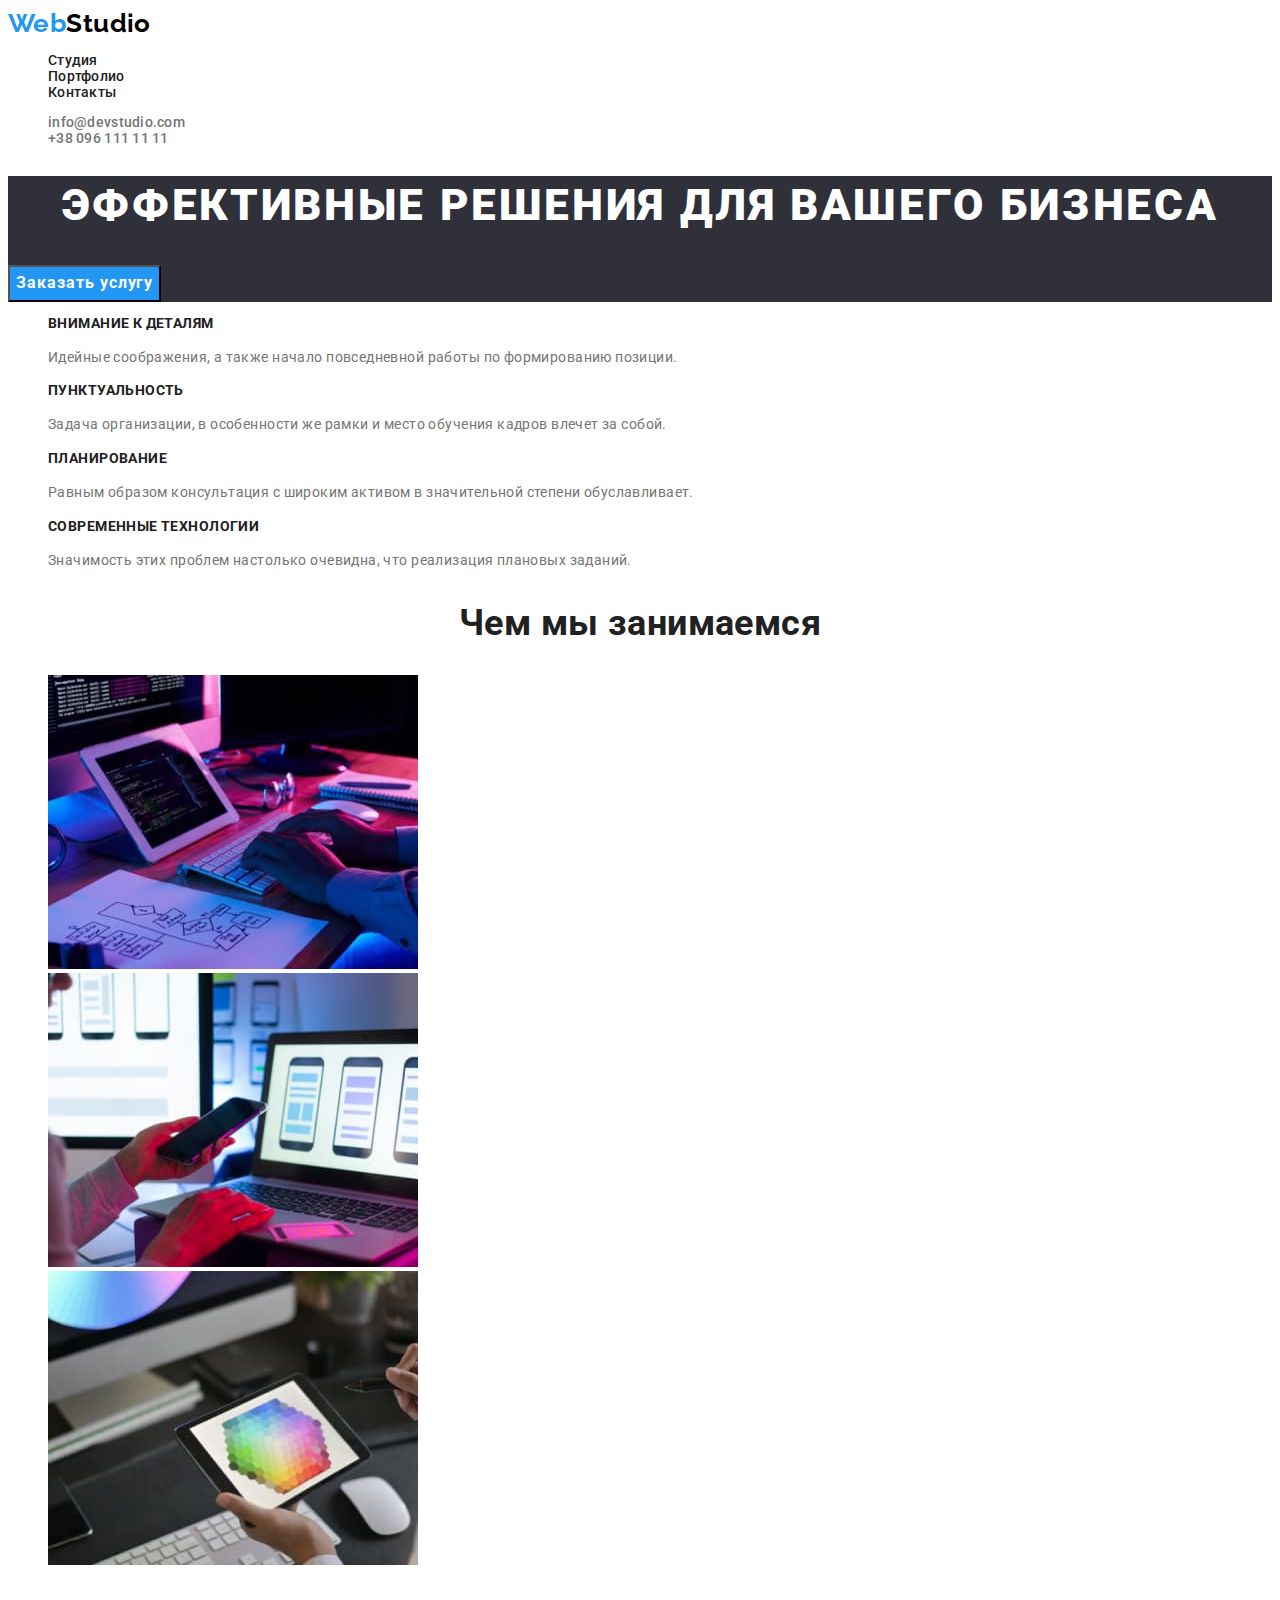
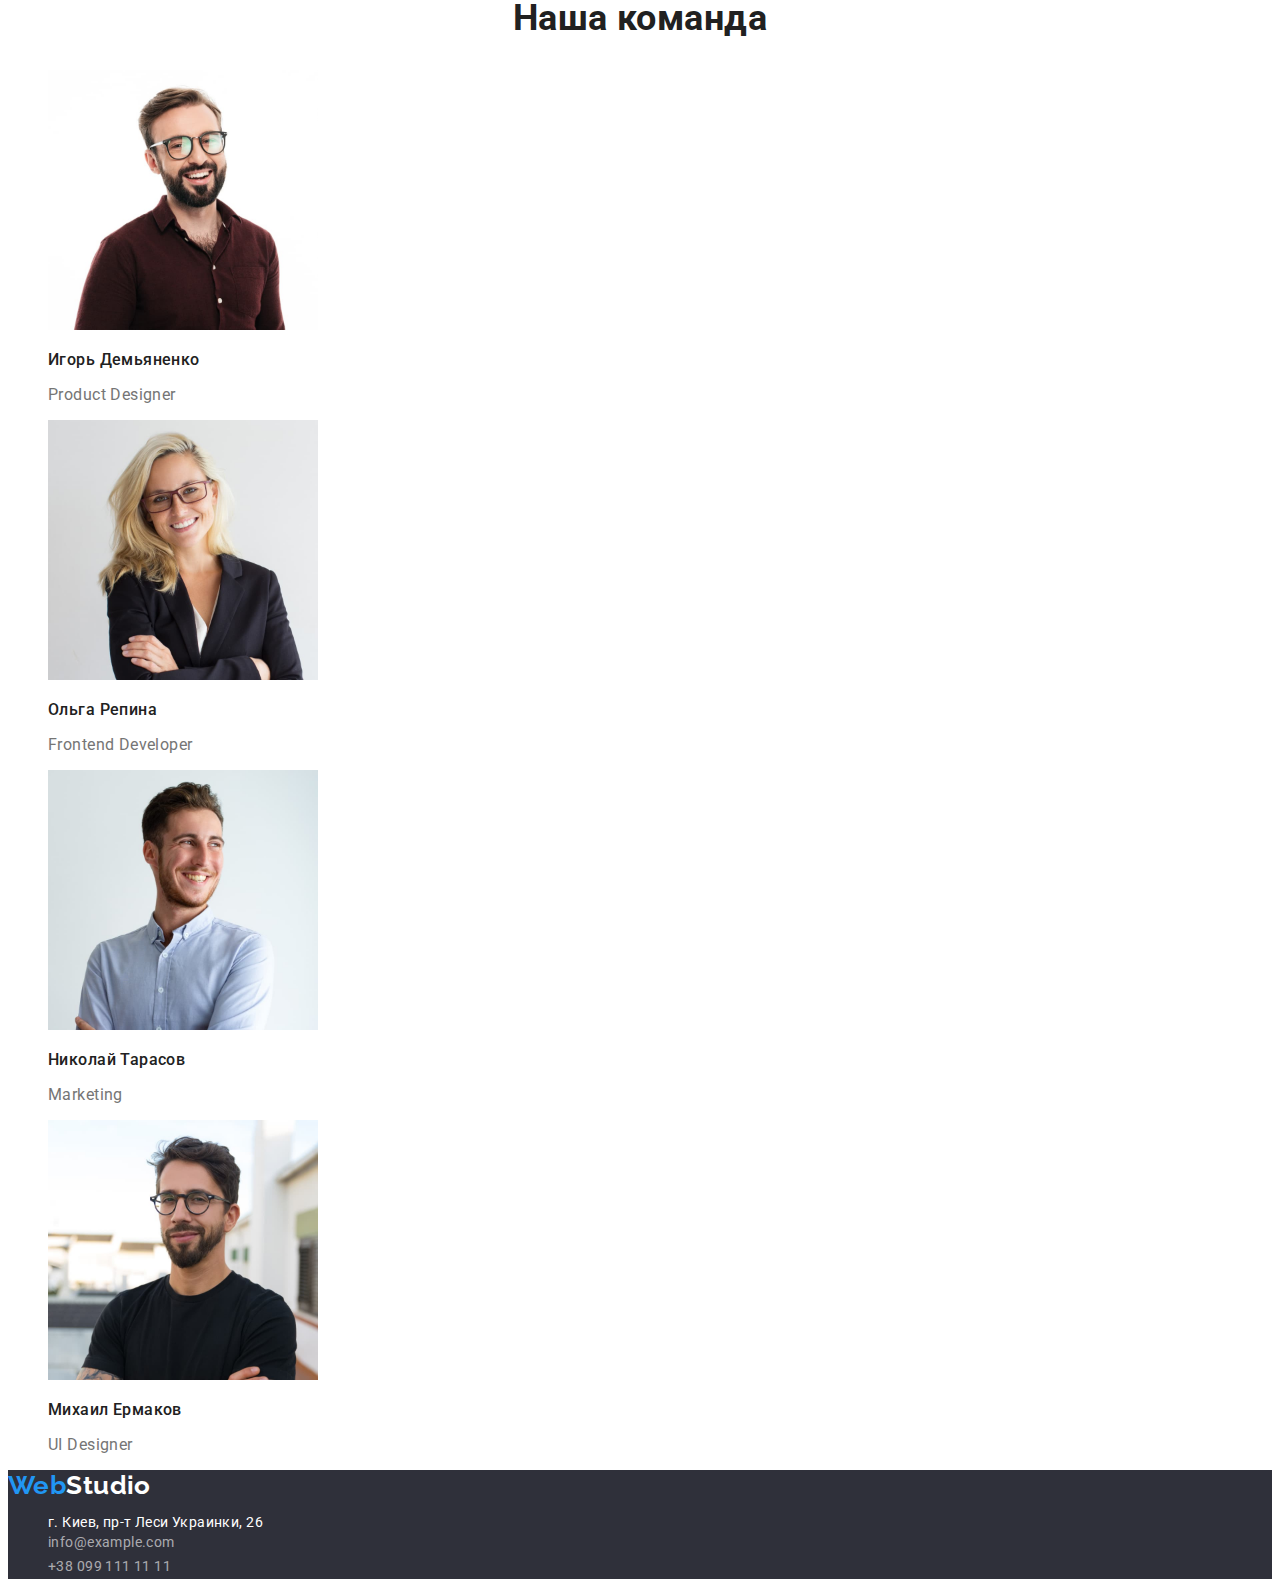
==== index.html @ 41a8229f "start 3-rd homework" ====
<!DOCTYPE html>
<html lang="ru">
  <head>
    <meta charset="UTF-8" />
    <meta http-equiv="X-UA-Compatible" content="IE=edge" />
    <meta name="viewport" content="width=device-width, initial-scale=1.0" />
    <title>Document</title>
    <link rel="preconnect" href="https://fonts.googleapis.com" />
    <link rel="preconnect" href="https://fonts.gstatic.com" crossorigin />
    <link
      href="https://fonts.googleapis.com/css2?family=Raleway:wght@700&family=Roboto:wght@400;500;700;900&display=swap"
      rel="stylesheet"
    />
    <link rel="stylesheet" href="./css/style.css" />
  </head>
  <body>
    <header>
      <nav class="navigation">
        <a class="logo" href="./index.html"> <span class="blue-logo">Web</span>Studio</a>
        <ul class="site-nav list">
          <li>
            <a class="site-nav-link" href="./index.html">Студия</a>
          </li>
          <li>
            <a class="site-nav-link" href="./portfolio.html">Портфолио</a>
          </li>
          <li>
            <a class="site-nav-link" href="">Контакты</a>
          </li>
        </ul>
      </nav>
      <ul class="contacts list">
        <li><a class="contacts-link" href="mailto:info@devstudio.com">info@devstudio.com</a></li>
        <li><a class="contacts-link" href="tel:+380961111111">+38 096 111 11 11</a></li>
      </ul>
    </header>
    <main>
      <!-- hero section -->
      <div class="hero">
        <h1 class="hero-title">Эффективные решения для вашего бизнеса</h1>
        <button class="hero-button" type="button">Заказать услугу</button>
      </div>
      <!-- Наши преимущества (скрыть заголовок в css!)-->
      <section class="advantages">
        <h2 class="hidden-title">Наши преимущества</h2>
        <ul class="advantages-list list">
          <li>
            <h3 class="advantages-title">Внимание к деталям</h3>
            <p class="advantages-text">
              Идейные соображения, а также начало повседневной работы по формированию позиции.
            </p>
          </li>
          <li>
            <h3 class="advantages-title">Пунктуальность</h3>
            <p class="advantages-text">
              Задача организации, в особенности же рамки и место обучения кадров влечет за собой.
            </p>
          </li>
          <li>
            <h3 class="advantages-title">Планирование</h3>
            <p class="advantages-text">
              Равным образом консультация с широким активом в значительной степени обуславливает.
            </p>
          </li>
          <li>
            <h3 class="advantages-title">Современные технологии</h3>
            <p class="advantages-text">
              Значимость этих проблем настолько очевидна, что реализация плановых заданий.
            </p>
          </li>
        </ul>
      </section>
      <!-- Чем мы занимаемся -->
      <section class="section">
        <h2 class="section-title">Чем мы занимаемся</h2>
        <ul class="list">
          <li><img src="./images/boxone.jpg" width="370" height="294" alt="ноут" /></li>
          <li><img src="./images/box-two.jpg" width="370" height="294" alt="телефон" /></li>
          <li><img src="./images/box-three.jpg" width="370" height="294" alt="планшет" /></li>
        </ul>
      </section>
      <!-- наша компуха -->
      <section class="team">
        <h2 class="section-title">Наша команда</h2>
        <ul class="list">
          <li>
            <img src="./images/team-card-one.jpg" width="270" height="260" alt="Игорь Демьяненко" />
            <h3 class="team-title">Игорь Демьяненко</h3>
            <p class="team-text" lang="en">Product Designer</p>
          </li>
          <li>
            <img src="./images/team-card-two.jpg" width="270" height="260" alt="Ольга Репина" />
            <h3 class="team-title">Ольга Репина</h3>
            <p class="team-text" lang="en">Frontend Developer</p>
          </li>
          <li>
            <img
              src="./images/team-card-three.jpg"
              width="270"
              height="260"
              alt="Николай Тарасов"
            />
            <h3 class="team-title">Николай Тарасов</h3>
            <p class="team-text" lang="en">Marketing</p>
          </li>
          <li>
            <img src="./images/team-card-four.jpg" width="270" height="260" alt="Михаил Ермаков" />
            <h3 class="team-title">Михаил Ермаков</h3>
            <p class="team-text" lang="en">UI Designer</p>
          </li>
        </ul>
      </section>
    </main>
    <!-- подвал -->
    <footer class="footer">
      <a class="logo-footer" href="./index.html"> <span class="blue-logo">Web</span>Studio</a>
      <address class="address">
        <ul class="address-list list">
          <li>
            <a
              class="white-link"
              href="https://www.google.com/maps/place/%D0%B1%D1%83%D0%BB.+%D0%9B%D0%B5%D1%81%D0%B8+%D0%A3%D0%BA%D1%80%D0%B0%D0%B8%D0%BD%D0%BA%D0%B8,+26,+%D0%9A%D0%B8%D0%B5%D0%B2,+02000/@50.4265807,30.5361971,17z/data=!4m13!1m7!3m6!1s0x40d4cf0e033ecbe9:0x57a4dffefec77da0!2z0LHRg9C7LiDQm9C10YHQuCDQo9C60YDQsNC40L3QutC4LCAyNiwg0JrQuNC10LIsIDAyMDAw!3b1!8m2!3d50.4265807!4d30.5383858!3m4!1s0x40d4cf0e033ecbe9:0x57a4dffefec77da0!8m2!3d50.4265807!4d30.5383858"
            >
              г. Киев, пр-т Леси Украинки, 26
            </a>
          </li>
          <li><a class="clear-link" href="mailto:info@example.com">info@example.com</a></li>
          <li><a class="clear-link" href="tel:+380991111111">+38 099 111 11 11</a></li>
        </ul>
      </address>
    </footer>
  </body>
</html>
---- css/style.css ----
:root {
    --main-text-color: #757575;
    --accent-text-color: #2196F3;
    --background-color-hero: #2F303A;
    --title-text-color: #212121;
    --white-color: #FFFFFF;
    --black-color: #000000;
    --footer-text-color: rgba(255, 255, 255, 0.6);
    --filter-background: #F5F4FA;
}
body {
    background-color: #ffffff;
    color: var(--main-text-color);
    font-family: 'Roboto',
    'Arial',
    sans-serif;
    font-size: 14px;
    font-weight: 400;
    letter-spacing: 0.03em;
    line-height: 1.14;
}
/* обнуляет оформление для ul */
.list {
    list-style: none;
}

                /* Header */

/* Лого  */

.blue-logo {
    color: var(--accent-text-color);
}
.logo {
    color: var(--black-color);
    font-family: 'Raleway';
    font-style: normal;
    font-weight: 700;
    font-size: 26px;
    line-height: 1.19;
    text-decoration: none;
}

/* Навигация */

.site-nav-link {
    color: var(--title-text-color);
    font-weight: 500;
    letter-spacing: 0.02em;
    text-decoration: none;
}
.site-nav-link:hover,
.site-nav-link:focus {
    color: var(--accent-text-color);
}

/* Контакты */

.contacts-link {
    color: var(--main-text-color);
    font-weight: 500;
    letter-spacing: 0.02em;
    text-decoration: none;
}
.contacts-link:hover,
.contacts-link:focus {
    color: var(--accent-text-color);
}

            /* Main */

 /* секция Hero */

.hero {
    background-color: var(--background-color-hero);
}
.hero-title {
    color: var(--white-color);
    font-weight: 900;
    font-size: 44px;
    line-height: 1.36;
    text-transform: uppercase;
    letter-spacing: 0.06em;
    text-align: center;
}
.hero-button {
    color: var(--white-color);
    background-color: var(--accent-text-color);
    font-family: 'Roboto';
    font-weight: 700;
    font-size: 16px;
    line-height: 1.88;
    display: flex;
    align-items: center;
    text-align: center;
    letter-spacing: 0.06em;
    cursor: pointer;
}

/* наши преимущества */

/* типа "скрыл" логический заголовок */
.hidden-title {
    position: absolute;
    visibility: hidden;
}
.advantages-title {
    font-size: 14px;
    color: var(--title-text-color);
    font-weight: 700;
    text-transform: uppercase;
}
.advantages-text {
line-height: 1.71;
}

/* Чем мы занимаемся */

.section-title {
    color: var(--title-text-color);
    font-weight: 700;
    font-size: 36px;
    line-height: 1.16;
    text-align: center;   
}

/* Наша компуха */

.team-title {
    color: var(--title-text-color);
    font-weight: 500;
    font-size: 16px;
    line-height: 1.19;
}
.team-text {
    font-size: 16px;
    line-height: 1.19;
}

            /* Footer */

.footer {
    background-color: var(--background-color-hero)
}
.logo-footer {
    color: var(--white-color);
    text-decoration: none;
    font-family: 'Raleway';
    font-style: normal;
    font-weight: 700;
    font-size: 26px;
    line-height: 1.19;
}

.white-link {
    text-decoration: none;
    color: var(--white-color);
    font-style: normal;
}
.white-link:hover,
.white-link:focus {
    color: var(--accent-text-color);
}
.clear-link {
    text-decoration: none;
    color: var(--footer-text-color);
    font-style: normal;
    line-height: 1.71;
}
.clear-link:hover,
.clear-link:focus {
    color: var(--accent-text-color);
}

     /* part2 PORTFOLIO */

     /* Кнопки */

.filter-button {
color: var(--title-text-color);
background-color: var(--filter-background);
font-weight: 500;
font-size: 16px;
line-height: 1.62;
letter-spacing: 0.03em;
cursor: pointer;
font-family: 'Roboto';
}
.filter-button:hover,
.filter-button:focus {
    color: var(--white-color);
    background-color: var(--accent-text-color);
}

    /* Проекты */

.project-title {
    color: var(--title-text-color);
    font-weight: 700;
    font-size: 18px;
    line-height: 2;
    letter-spacing: 0.06em;
}
.project-text {
    font-size: 16px;
    line-height: 1.88;
}
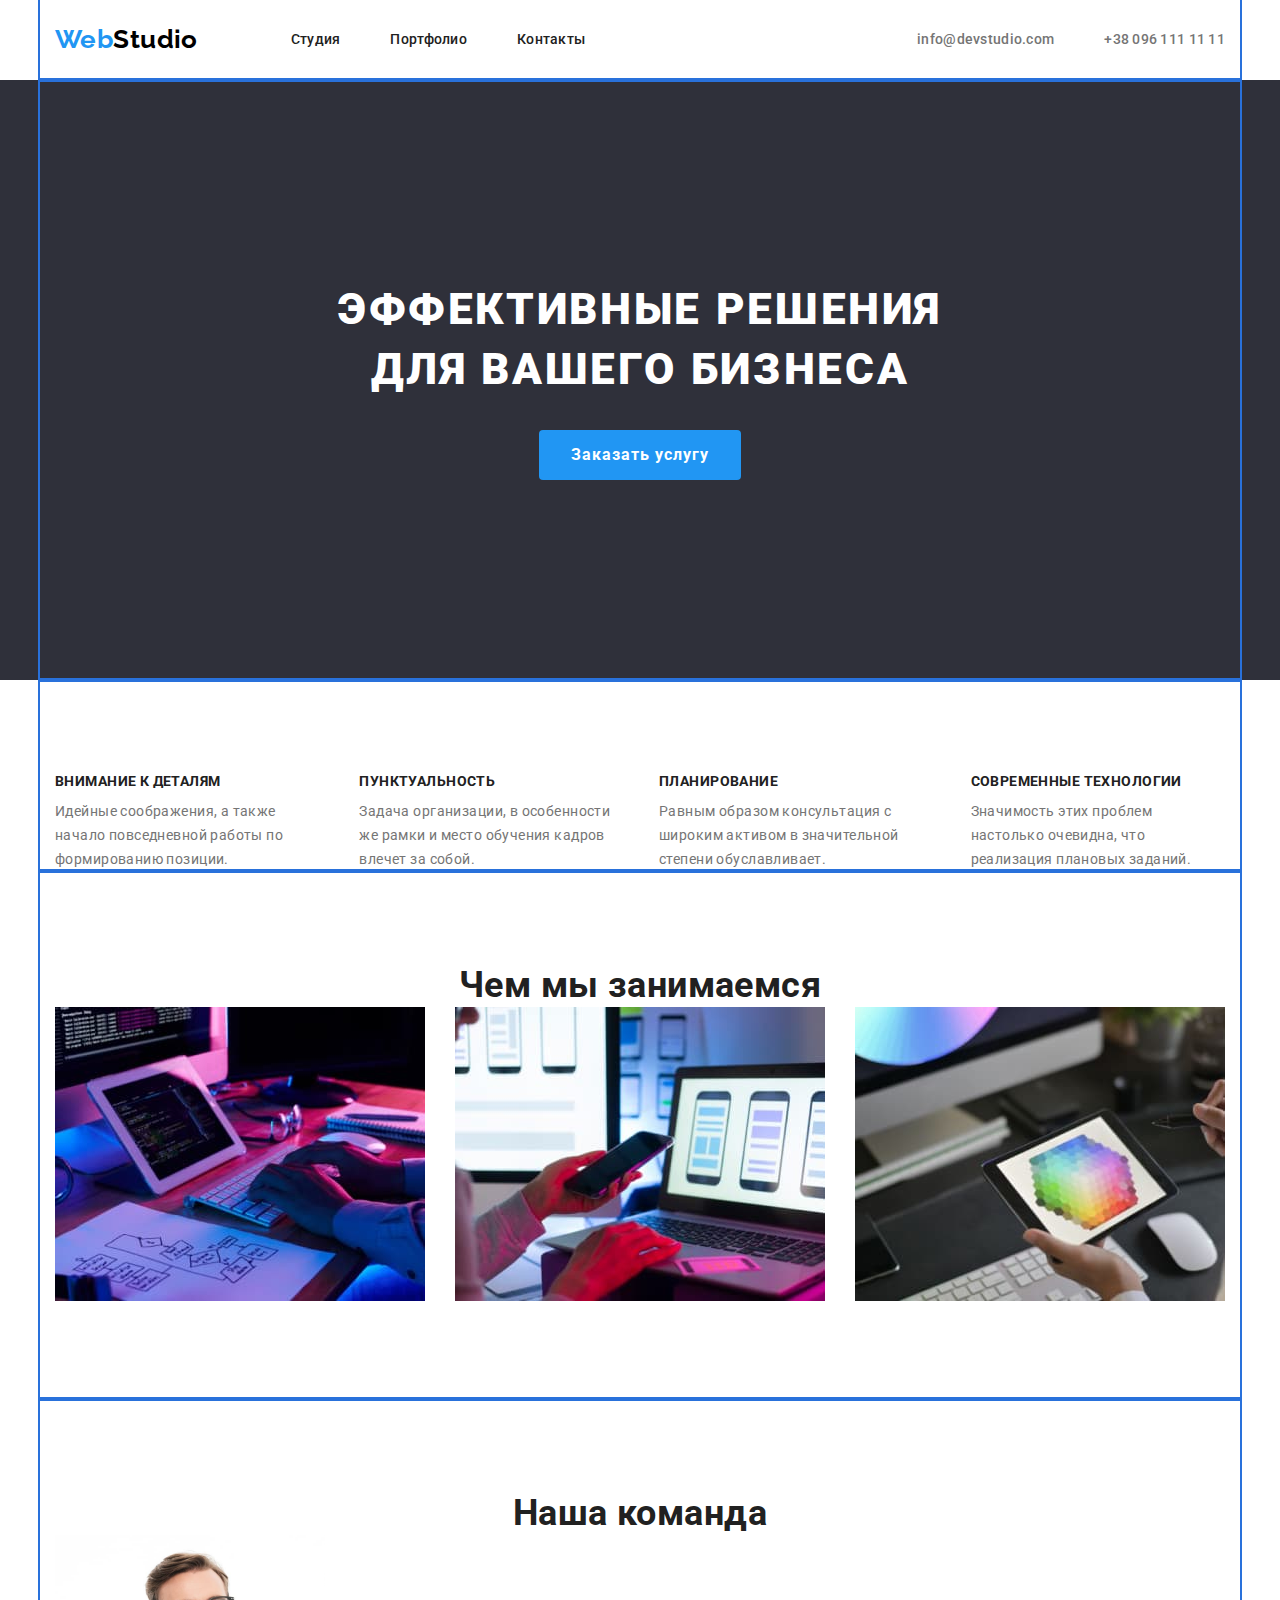
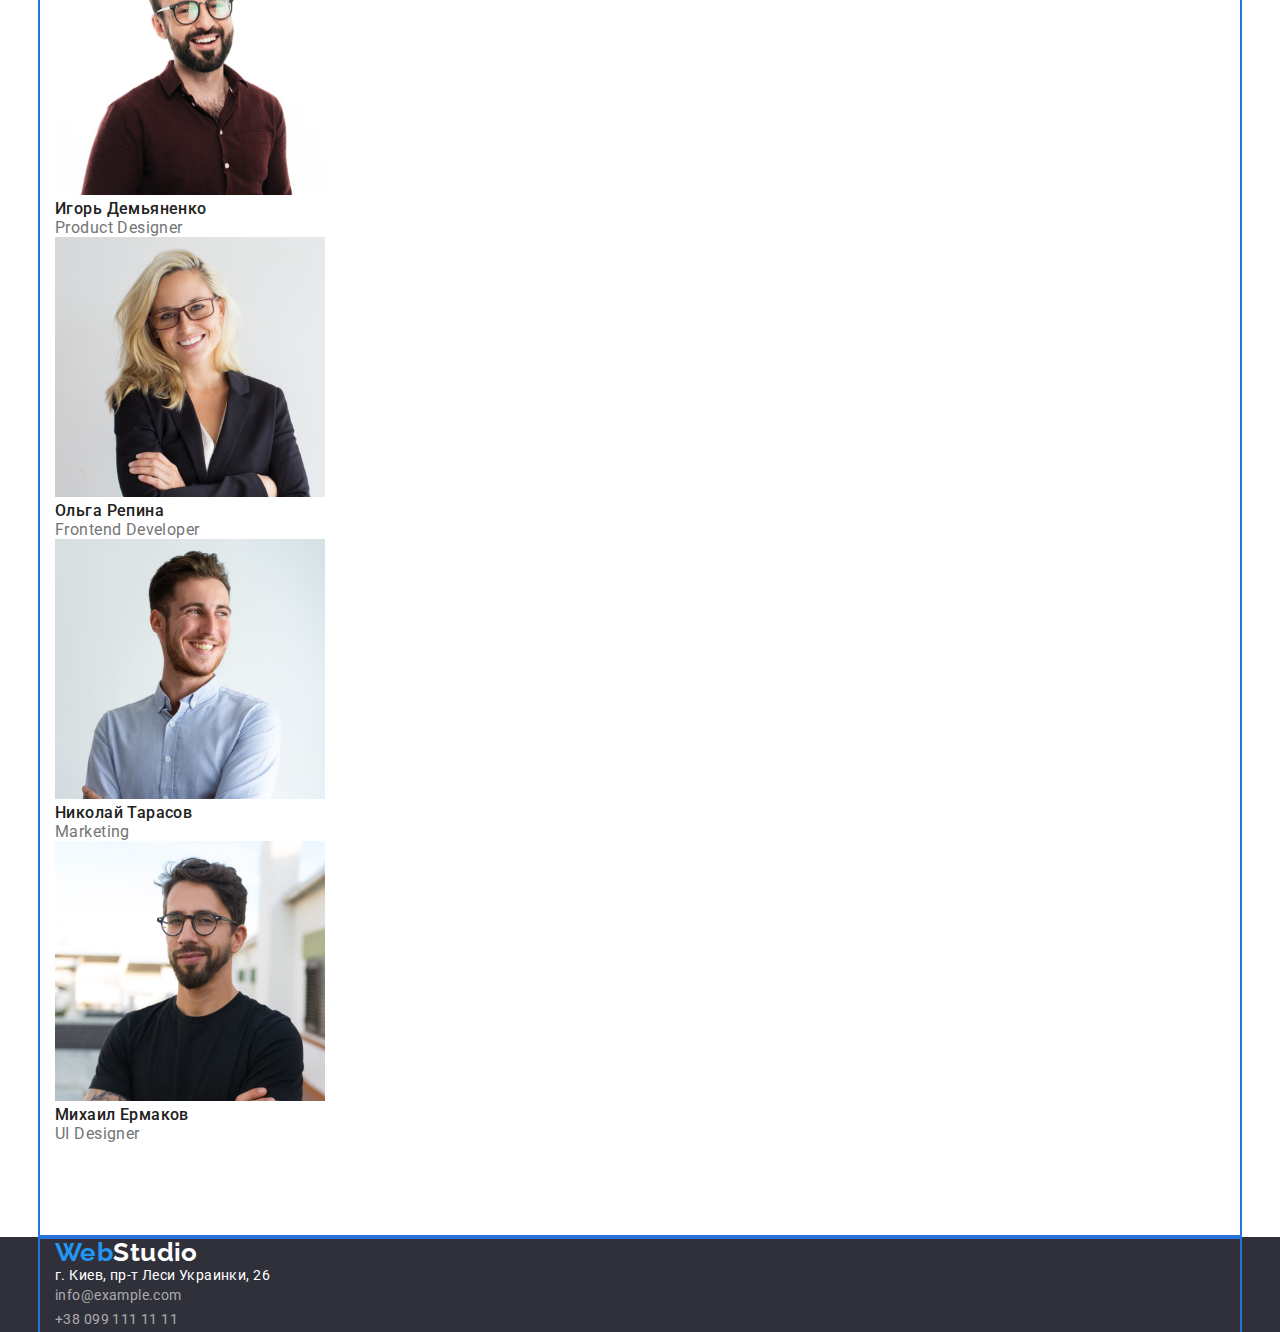
==== commit 6c44be26: "flex box header" ====
--- a/index.html
+++ b/index.html
@@ -1,133 +1,200 @@
 <!DOCTYPE html>
 <html lang="ru">
-  <head>
-    <meta charset="UTF-8" />
-    <meta http-equiv="X-UA-Compatible" content="IE=edge" />
-    <meta name="viewport" content="width=device-width, initial-scale=1.0" />
-    <title>Document</title>
-    <link rel="preconnect" href="https://fonts.googleapis.com" />
-    <link rel="preconnect" href="https://fonts.gstatic.com" crossorigin />
-    <link
-      href="https://fonts.googleapis.com/css2?family=Raleway:wght@700&family=Roboto:wght@400;500;700;900&display=swap"
-      rel="stylesheet"
-    />
-    <link rel="stylesheet" href="./css/style.css" />
-  </head>
-  <body>
-    <header>
-      <nav class="navigation">
-        <a class="logo" href="./index.html"> <span class="blue-logo">Web</span>Studio</a>
-        <ul class="site-nav list">
-          <li>
-            <a class="site-nav-link" href="./index.html">Студия</a>
-          </li>
-          <li>
-            <a class="site-nav-link" href="./portfolio.html">Портфолио</a>
-          </li>
-          <li>
-            <a class="site-nav-link" href="">Контакты</a>
-          </li>
-        </ul>
-      </nav>
-      <ul class="contacts list">
-        <li><a class="contacts-link" href="mailto:info@devstudio.com">info@devstudio.com</a></li>
-        <li><a class="contacts-link" href="tel:+380961111111">+38 096 111 11 11</a></li>
-      </ul>
-    </header>
-    <main>
-      <!-- hero section -->
-      <div class="hero">
-        <h1 class="hero-title">Эффективные решения для вашего бизнеса</h1>
-        <button class="hero-button" type="button">Заказать услугу</button>
-      </div>
-      <!-- Наши преимущества (скрыть заголовок в css!)-->
-      <section class="advantages">
-        <h2 class="hidden-title">Наши преимущества</h2>
-        <ul class="advantages-list list">
-          <li>
-            <h3 class="advantages-title">Внимание к деталям</h3>
-            <p class="advantages-text">
-              Идейные соображения, а также начало повседневной работы по формированию позиции.
-            </p>
-          </li>
-          <li>
-            <h3 class="advantages-title">Пунктуальность</h3>
-            <p class="advantages-text">
-              Задача организации, в особенности же рамки и место обучения кадров влечет за собой.
-            </p>
-          </li>
-          <li>
-            <h3 class="advantages-title">Планирование</h3>
-            <p class="advantages-text">
-              Равным образом консультация с широким активом в значительной степени обуславливает.
-            </p>
-          </li>
-          <li>
-            <h3 class="advantages-title">Современные технологии</h3>
-            <p class="advantages-text">
-              Значимость этих проблем настолько очевидна, что реализация плановых заданий.
-            </p>
-          </li>
-        </ul>
-      </section>
-      <!-- Чем мы занимаемся -->
-      <section class="section">
-        <h2 class="section-title">Чем мы занимаемся</h2>
-        <ul class="list">
-          <li><img src="./images/boxone.jpg" width="370" height="294" alt="ноут" /></li>
-          <li><img src="./images/box-two.jpg" width="370" height="294" alt="телефон" /></li>
-          <li><img src="./images/box-three.jpg" width="370" height="294" alt="планшет" /></li>
-        </ul>
-      </section>
-      <!-- наша компуха -->
-      <section class="team">
-        <h2 class="section-title">Наша команда</h2>
-        <ul class="list">
-          <li>
-            <img src="./images/team-card-one.jpg" width="270" height="260" alt="Игорь Демьяненко" />
-            <h3 class="team-title">Игорь Демьяненко</h3>
-            <p class="team-text" lang="en">Product Designer</p>
-          </li>
-          <li>
-            <img src="./images/team-card-two.jpg" width="270" height="260" alt="Ольга Репина" />
-            <h3 class="team-title">Ольга Репина</h3>
-            <p class="team-text" lang="en">Frontend Developer</p>
-          </li>
-          <li>
-            <img
-              src="./images/team-card-three.jpg"
-              width="270"
-              height="260"
-              alt="Николай Тарасов"
-            />
-            <h3 class="team-title">Николай Тарасов</h3>
-            <p class="team-text" lang="en">Marketing</p>
-          </li>
-          <li>
-            <img src="./images/team-card-four.jpg" width="270" height="260" alt="Михаил Ермаков" />
-            <h3 class="team-title">Михаил Ермаков</h3>
-            <p class="team-text" lang="en">UI Designer</p>
-          </li>
-        </ul>
-      </section>
-    </main>
-    <!-- подвал -->
-    <footer class="footer">
-      <a class="logo-footer" href="./index.html"> <span class="blue-logo">Web</span>Studio</a>
-      <address class="address">
-        <ul class="address-list list">
-          <li>
-            <a
-              class="white-link"
-              href="https://www.google.com/maps/place/%D0%B1%D1%83%D0%BB.+%D0%9B%D0%B5%D1%81%D0%B8+%D0%A3%D0%BA%D1%80%D0%B0%D0%B8%D0%BD%D0%BA%D0%B8,+26,+%D0%9A%D0%B8%D0%B5%D0%B2,+02000/@50.4265807,30.5361971,17z/data=!4m13!1m7!3m6!1s0x40d4cf0e033ecbe9:0x57a4dffefec77da0!2z0LHRg9C7LiDQm9C10YHQuCDQo9C60YDQsNC40L3QutC4LCAyNiwg0JrQuNC10LIsIDAyMDAw!3b1!8m2!3d50.4265807!4d30.5383858!3m4!1s0x40d4cf0e033ecbe9:0x57a4dffefec77da0!8m2!3d50.4265807!4d30.5383858"
-            >
-              г. Киев, пр-т Леси Украинки, 26
-            </a>
-          </li>
-          <li><a class="clear-link" href="mailto:info@example.com">info@example.com</a></li>
-          <li><a class="clear-link" href="tel:+380991111111">+38 099 111 11 11</a></li>
-        </ul>
-      </address>
-    </footer>
-  </body>
+    <head>
+        <meta charset="UTF-8" />
+        <meta http-equiv="X-UA-Compatible" content="IE=edge" />
+        <meta name="viewport" content="width=device-width, initial-scale=1.0" />
+        <title>Document</title>
+        <link rel="preconnect" href="https://fonts.googleapis.com" />
+        <link rel="preconnect" href="https://fonts.gstatic.com" crossorigin />
+        <link
+            href="https://fonts.googleapis.com/css2?family=Raleway:wght@700&family=Roboto:wght@400;500;700;900&display=swap"
+            rel="stylesheet"
+        />
+        <link
+            rel="stylesheet"
+            href="https://cdnjs.cloudflare.com/ajax/libs/modern-normalize/1.1.0/modern-normalize.min.css"
+        />
+        <link rel="stylesheet" href="./css/style.css" />
+    </head>
+    <body>
+        <header>
+            <div class="container header">
+                <nav class="navigation">
+                    <a class="logo" href="./index.html">
+                        <span class="blue-logo">Web</span>Studio</a
+                    >
+                    <ul class="site-nav list">
+                        <li class="item">
+                            <a class="site-nav-link" href="./index.html">Студия</a>
+                        </li>
+                        <li class="item">
+                            <a class="site-nav-link" href="./portfolio.html">Портфолио</a>
+                        </li>
+                        <li class="item">
+                            <a class="site-nav-link" href="">Контакты</a>
+                        </li>
+                    </ul>
+                </nav>
+                <ul class="contacts list">
+                    <li class="item">
+                        <a class="contacts-link" href="mailto:info@devstudio.com"
+                            >info@devstudio.com</a
+                        >
+                    </li>
+                    <li class="item">
+                        <a class="contacts-link" href="tel:+380961111111">+38 096 111 11 11</a>
+                    </li>
+                </ul>
+            </div>
+        </header>
+        <main>
+            <!-- hero section -->
+            <div class="hero">
+                <div class="container hero-main">
+                    <h1 class="hero-title">Эффективные решения для вашего бизнеса</h1>
+                    <button class="hero-button" type="button">Заказать услугу</button>
+                </div>
+            </div>
+            <!-- Наши преимущества (скрыть заголовок в css!)-->
+            <section class="advantages">
+                <div class="container no-padding">
+                    <h2 class="hidden-title">Наши преимущества</h2>
+                    <ul class="advantages-list list">
+                        <li class="item">
+                            <h3 class="advantages-title">Внимание к деталям</h3>
+                            <p class="advantages-text">
+                                Идейные соображения, а также начало повседневной работы по
+                                формированию позиции.
+                            </p>
+                        </li>
+                        <li class="item">
+                            <h3 class="advantages-title">Пунктуальность</h3>
+                            <p class="advantages-text">
+                                Задача организации, в особенности же рамки и место обучения кадров
+                                влечет за собой.
+                            </p>
+                        </li>
+                        <li class="item">
+                            <h3 class="advantages-title">Планирование</h3>
+                            <p class="advantages-text">
+                                Равным образом консультация с широким активом в значительной степени
+                                обуславливает.
+                            </p>
+                        </li>
+                        <li class="item">
+                            <h3 class="advantages-title">Современные технологии</h3>
+                            <p class="advantages-text">
+                                Значимость этих проблем настолько очевидна, что реализация плановых
+                                заданий.
+                            </p>
+                        </li>
+                    </ul>
+                </div>
+            </section>
+            <!-- Чем мы занимаемся -->
+            <section>
+                <div class="container section">
+                    <h2 class="section-title">Чем мы занимаемся</h2>
+                    <ul class="products list">
+                        <li class="item">
+                            <img src="./images/boxone.jpg" width="370" height="294" alt="ноут" />
+                        </li>
+                        <li class="item">
+                            <img
+                                src="./images/box-two.jpg"
+                                width="370"
+                                height="294"
+                                alt="телефон"
+                            />
+                        </li>
+                        <li class="item">
+                            <img
+                                src="./images/box-three.jpg"
+                                width="370"
+                                height="294"
+                                alt="планшет"
+                            />
+                        </li>
+                    </ul>
+                </div>
+            </section>
+            <!-- наша компуха -->
+            <section class="team">
+                <div class="container section">
+                    <h2 class="section-title">Наша команда</h2>
+                    <ul class="list">
+                        <li>
+                            <img
+                                src="./images/team-card-one.jpg"
+                                width="270"
+                                height="260"
+                                alt="Игорь Демьяненко"
+                            />
+                            <h3 class="team-title">Игорь Демьяненко</h3>
+                            <p class="team-text" lang="en">Product Designer</p>
+                        </li>
+                        <li>
+                            <img
+                                src="./images/team-card-two.jpg"
+                                width="270"
+                                height="260"
+                                alt="Ольга Репина"
+                            />
+                            <h3 class="team-title">Ольга Репина</h3>
+                            <p class="team-text" lang="en">Frontend Developer</p>
+                        </li>
+                        <li>
+                            <img
+                                src="./images/team-card-three.jpg"
+                                width="270"
+                                height="260"
+                                alt="Николай Тарасов"
+                            />
+                            <h3 class="team-title">Николай Тарасов</h3>
+                            <p class="team-text" lang="en">Marketing</p>
+                        </li>
+                        <li>
+                            <img
+                                src="./images/team-card-four.jpg"
+                                width="270"
+                                height="260"
+                                alt="Михаил Ермаков"
+                            />
+                            <h3 class="team-title">Михаил Ермаков</h3>
+                            <p class="team-text" lang="en">UI Designer</p>
+                        </li>
+                    </ul>
+                </div>
+            </section>
+        </main>
+        <!-- подвал -->
+        <footer class="footer">
+            <div class="container">
+                <a class="logo-footer" href="./index.html">
+                    <span class="blue-logo">Web</span>Studio</a
+                >
+                <address class="address">
+                    <ul class="address-list list">
+                        <li>
+                            <a
+                                class="white-link"
+                                href="https://www.google.com/maps/place/%D0%B1%D1%83%D0%BB.+%D0%9B%D0%B5%D1%81%D0%B8+%D0%A3%D0%BA%D1%80%D0%B0%D0%B8%D0%BD%D0%BA%D0%B8,+26,+%D0%9A%D0%B8%D0%B5%D0%B2,+02000/@50.4265807,30.5361971,17z/data=!4m13!1m7!3m6!1s0x40d4cf0e033ecbe9:0x57a4dffefec77da0!2z0LHRg9C7LiDQm9C10YHQuCDQo9C60YDQsNC40L3QutC4LCAyNiwg0JrQuNC10LIsIDAyMDAw!3b1!8m2!3d50.4265807!4d30.5383858!3m4!1s0x40d4cf0e033ecbe9:0x57a4dffefec77da0!8m2!3d50.4265807!4d30.5383858"
+                            >
+                                г. Киев, пр-т Леси Украинки, 26
+                            </a>
+                        </li>
+                        <li>
+                            <a class="clear-link" href="mailto:info@example.com"
+                                >info@example.com</a
+                            >
+                        </li>
+                        <li>
+                            <a class="clear-link" href="tel:+380991111111">+38 099 111 11 11</a>
+                        </li>
+                    </ul>
+                </address>
+            </div>
+        </footer>
+    </body>
 </html>
--- a/css/style.css
+++ b/css/style.css
@@ -1,37 +1,63 @@
 :root {
     --main-text-color: #757575;
-    --accent-text-color: #2196F3;
-    --background-color-hero: #2F303A;
+    --accent-text-color: #2196f3;
+    --background-color-hero: #2f303a;
     --title-text-color: #212121;
-    --white-color: #FFFFFF;
+    --white-color: #ffffff;
     --black-color: #000000;
     --footer-text-color: rgba(255, 255, 255, 0.6);
-    --filter-background: #F5F4FA;
+    --filter-background: #f5f4fa;
 }
 body {
     background-color: #ffffff;
     color: var(--main-text-color);
-    font-family: 'Roboto',
-    'Arial',
-    sans-serif;
+    font-family: 'Roboto', 'Arial', sans-serif;
     font-size: 14px;
     font-weight: 400;
     letter-spacing: 0.03em;
     line-height: 1.14;
 }
+
+h1,
+h2,
+h3,
+h4,
+h5,
+h6,
+p {
+    margin: 0;
+    padding: 0;
+}
+
 /* обнуляет оформление для ul */
 .list {
     list-style: none;
-}
-
-                /* Header */
-
+    padding: 0;
+    margin: 0;
+}
+.container {
+    width: 1200px;
+    padding-left: 15px;
+    padding-right: 15px;
+    margin: 0 auto;
+    outline: 2px solid rgb(41, 113, 219);
+}
+
+/* Header */
+.header {
+    display: flex;
+    align-items: center;
+}
 /* Лого  */
 
 .blue-logo {
     color: var(--accent-text-color);
 }
 .logo {
+    display: flex;
+    padding-top: 24px;
+    padding-bottom: 25px;
+
     color: var(--black-color);
     font-family: 'Raleway';
     font-style: normal;
@@ -43,7 +69,24 @@
 
 /* Навигация */
 
+.navigation {
+    display: flex;
+}
+
+.site-nav {
+    display: flex;
+    margin-left: 93px;
+}
+
+.site-nav .item:not(:last-child) {
+    margin-right: 50px;
+}
+
 .site-nav-link {
+    display: block;
+    padding-top: 32px;
+    padding-bottom: 32px;
+
     color: var(--title-text-color);
     font-weight: 500;
     letter-spacing: 0.02em;
@@ -56,62 +99,96 @@
 
 /* Контакты */
 
+.contacts {
+    display: flex;
+    margin-left: auto;
+}
+.contacts .item:not(:last-child) {
+    margin-right: 50px;
+}
+
 .contacts-link {
     color: var(--main-text-color);
     font-weight: 500;
     letter-spacing: 0.02em;
     text-decoration: none;
 }
+
 .contacts-link:hover,
 .contacts-link:focus {
     color: var(--accent-text-color);
 }
 
-            /* Main */
-
- /* секция Hero */
+/* Main */
+
+/* секция Hero */
 
 .hero {
     background-color: var(--background-color-hero);
 }
+
+.hero-main {
+    padding: 200px 252px;
+    text-align: center;
+}
+
 .hero-title {
+    margin-bottom: 30px;
+
     color: var(--white-color);
     font-weight: 900;
     font-size: 44px;
     line-height: 1.36;
     text-transform: uppercase;
     letter-spacing: 0.06em;
-    text-align: center;
 }
 .hero-button {
+    border-radius: 4px;
+    padding: 10px 32px;
+    border: 0;
+
     color: var(--white-color);
     background-color: var(--accent-text-color);
     font-family: 'Roboto';
     font-weight: 700;
     font-size: 16px;
     line-height: 1.88;
-    display: flex;
     align-items: center;
-    text-align: center;
     letter-spacing: 0.06em;
     cursor: pointer;
 }
 
 /* наши преимущества */
 
+.section {
+    padding-top: 94px;
+    padding-bottom: 94px;
+}
+.no-padding {
+    padding-top: 94px;
+}
 /* типа "скрыл" логический заголовок */
 .hidden-title {
     position: absolute;
     visibility: hidden;
 }
+.advantages-list {
+    display: flex;
+}
+.advantages-list .item:not(:last-child) {
+    margin-right: 30px;
+}
+
 .advantages-title {
+    margin-bottom: 10px;
+
     font-size: 14px;
     color: var(--title-text-color);
     font-weight: 700;
     text-transform: uppercase;
 }
 .advantages-text {
-line-height: 1.71;
+    line-height: 1.71;
 }
 
 /* Чем мы занимаемся */
@@ -121,7 +198,13 @@
     font-weight: 700;
     font-size: 36px;
     line-height: 1.16;
-    text-align: center;   
+    text-align: center;
+}
+.products {
+    display: flex;
+}
+.products .item:not(:last-child) {
+    margin-right: 30px;
 }
 
 /* Наша компуха */
@@ -137,10 +220,10 @@
     line-height: 1.19;
 }
 
-            /* Footer */
+/* Footer */
 
 .footer {
-    background-color: var(--background-color-hero)
+    background-color: var(--background-color-hero);
 }
 .logo-footer {
     color: var(--white-color);
@@ -172,19 +255,21 @@
     color: var(--accent-text-color);
 }
 
-     /* part2 PORTFOLIO */
-
-     /* Кнопки */
-
+/* part2 PORTFOLIO */
+
+/* Кнопки */
+/* .filters {
+    display: inline-flex;
+} */
 .filter-button {
-color: var(--title-text-color);
-background-color: var(--filter-background);
-font-weight: 500;
-font-size: 16px;
-line-height: 1.62;
-letter-spacing: 0.03em;
-cursor: pointer;
-font-family: 'Roboto';
+    color: var(--title-text-color);
+    background-color: var(--filter-background);
+    font-weight: 500;
+    font-size: 16px;
+    line-height: 1.62;
+    letter-spacing: 0.03em;
+    cursor: pointer;
+    font-family: 'Roboto';
 }
 .filter-button:hover,
 .filter-button:focus {
@@ -192,7 +277,7 @@
     background-color: var(--accent-text-color);
 }
 
-    /* Проекты */
+/* Проекты */
 
 .project-title {
     color: var(--title-text-color);
@@ -204,4 +289,4 @@
 .project-text {
     font-size: 16px;
     line-height: 1.88;
-}+}
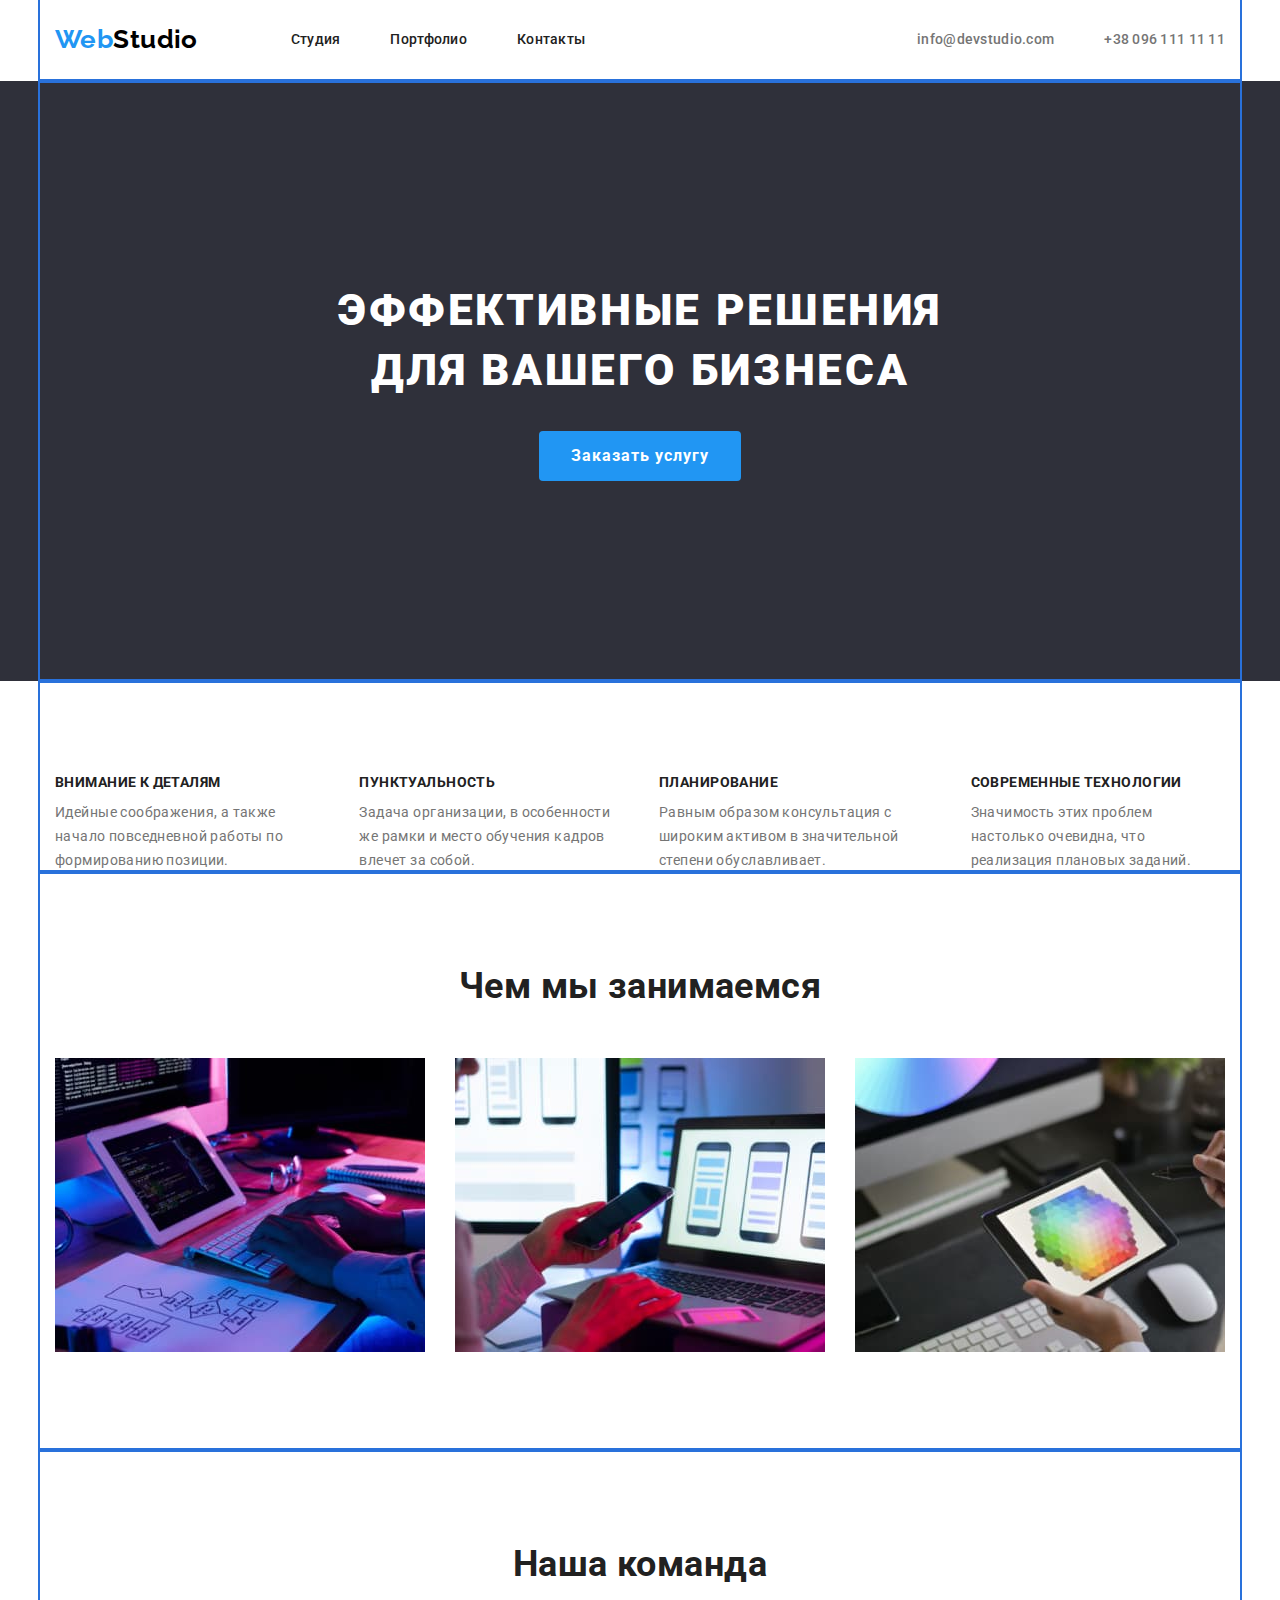
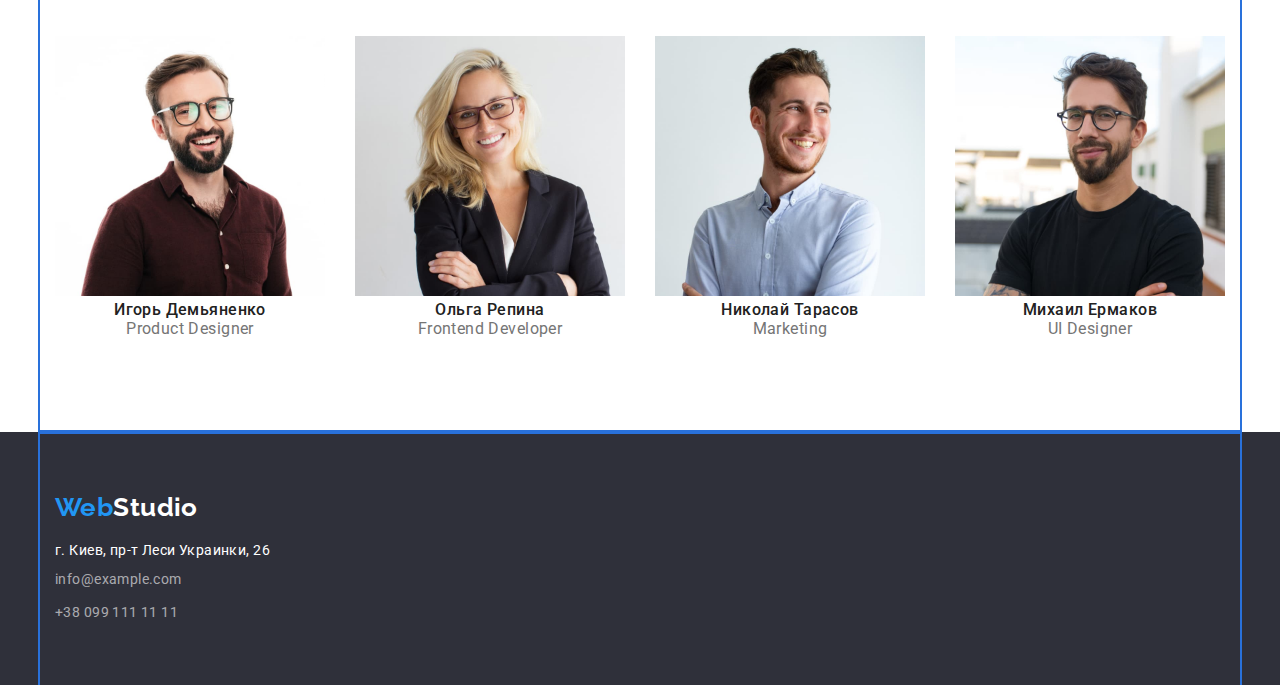
==== commit fab161bd: "flex portfolio" ====
--- a/index.html
+++ b/index.html
@@ -120,11 +120,11 @@
                 </div>
             </section>
             <!-- наша компуха -->
-            <section class="team">
+            <section>
                 <div class="container section">
                     <h2 class="section-title">Наша команда</h2>
-                    <ul class="list">
-                        <li>
+                    <ul class="team list">
+                        <li class="item">
                             <img
                                 src="./images/team-card-one.jpg"
                                 width="270"
@@ -134,7 +134,7 @@
                             <h3 class="team-title">Игорь Демьяненко</h3>
                             <p class="team-text" lang="en">Product Designer</p>
                         </li>
-                        <li>
+                        <li class="item">
                             <img
                                 src="./images/team-card-two.jpg"
                                 width="270"
@@ -144,7 +144,7 @@
                             <h3 class="team-title">Ольга Репина</h3>
                             <p class="team-text" lang="en">Frontend Developer</p>
                         </li>
-                        <li>
+                        <li class="item">
                             <img
                                 src="./images/team-card-three.jpg"
                                 width="270"
@@ -154,7 +154,7 @@
                             <h3 class="team-title">Николай Тарасов</h3>
                             <p class="team-text" lang="en">Marketing</p>
                         </li>
-                        <li>
+                        <li class="item">
                             <img
                                 src="./images/team-card-four.jpg"
                                 width="270"
@@ -170,13 +170,13 @@
         </main>
         <!-- подвал -->
         <footer class="footer">
-            <div class="container">
+            <div class="container footer-block">
                 <a class="logo-footer" href="./index.html">
                     <span class="blue-logo">Web</span>Studio</a
                 >
                 <address class="address">
                     <ul class="address-list list">
-                        <li>
+                        <li class="item">
                             <a
                                 class="white-link"
                                 href="https://www.google.com/maps/place/%D0%B1%D1%83%D0%BB.+%D0%9B%D0%B5%D1%81%D0%B8+%D0%A3%D0%BA%D1%80%D0%B0%D0%B8%D0%BD%D0%BA%D0%B8,+26,+%D0%9A%D0%B8%D0%B5%D0%B2,+02000/@50.4265807,30.5361971,17z/data=!4m13!1m7!3m6!1s0x40d4cf0e033ecbe9:0x57a4dffefec77da0!2z0LHRg9C7LiDQm9C10YHQuCDQo9C60YDQsNC40L3QutC4LCAyNiwg0JrQuNC10LIsIDAyMDAw!3b1!8m2!3d50.4265807!4d30.5383858!3m4!1s0x40d4cf0e033ecbe9:0x57a4dffefec77da0!8m2!3d50.4265807!4d30.5383858"
@@ -184,12 +184,12 @@
                                 г. Киев, пр-т Леси Украинки, 26
                             </a>
                         </li>
-                        <li>
+                        <li class="item">
                             <a class="clear-link" href="mailto:info@example.com"
                                 >info@example.com</a
                             >
                         </li>
-                        <li>
+                        <li class="item">
                             <a class="clear-link" href="tel:+380991111111">+38 099 111 11 11</a>
                         </li>
                     </ul>
--- a/css/style.css
+++ b/css/style.css
@@ -7,6 +7,7 @@
     --black-color: #000000;
     --footer-text-color: rgba(255, 255, 255, 0.6);
     --filter-background: #f5f4fa;
+    --header-line: #ececec;
 }
 body {
     background-color: #ffffff;
@@ -47,6 +48,7 @@
 .header {
     display: flex;
     align-items: center;
+    border-bottom: 1px solid var(--header-line);
 }
 /* Лого  */
 
@@ -199,6 +201,7 @@
     font-size: 36px;
     line-height: 1.16;
     text-align: center;
+    margin-bottom: 50px;
 }
 .products {
     display: flex;
@@ -209,7 +212,15 @@
 
 /* Наша компуха */
 
-.team-title {
+.team {
+    display: flex;
+    text-align: center;
+}
+.team .item:not(:last-child) {
+    margin-right: 30px;
+}
+
+.team .team-title {
     color: var(--title-text-color);
     font-weight: 500;
     font-size: 16px;
@@ -225,7 +236,14 @@
 .footer {
     background-color: var(--background-color-hero);
 }
+.footer-block {
+    padding-top: 60px;
+    padding-bottom: 60px;
+}
 .logo-footer {
+    display: inline-block;
+    margin-bottom: 20px;
+
     color: var(--white-color);
     text-decoration: none;
     font-family: 'Raleway';
@@ -254,14 +272,30 @@
 .clear-link:focus {
     color: var(--accent-text-color);
 }
+.address-list .item {
+    display: block;
+}
+.address-list .item:not(:last-child) {
+    margin-bottom: 9px;
+}
 
 /* part2 PORTFOLIO */
 
 /* Кнопки */
-/* .filters {
-    display: inline-flex;
-} */
+.filters {
+    display: flex;
+    justify-content: center;
+    margin-bottom: 50px;
+}
+.filters .item:not(:last-child) {
+    margin-right: 8px;
+}
+
 .filter-button {
+    border-radius: 4px;
+    border: transparent;
+    padding: 6px 22px;
+
     color: var(--title-text-color);
     background-color: var(--filter-background);
     font-weight: 500;
@@ -278,7 +312,10 @@
 }
 
 /* Проекты */
-
+.projects {
+    display: flex;
+    flex-wrap: wrap;
+}
 .project-title {
     color: var(--title-text-color);
     font-weight: 700;
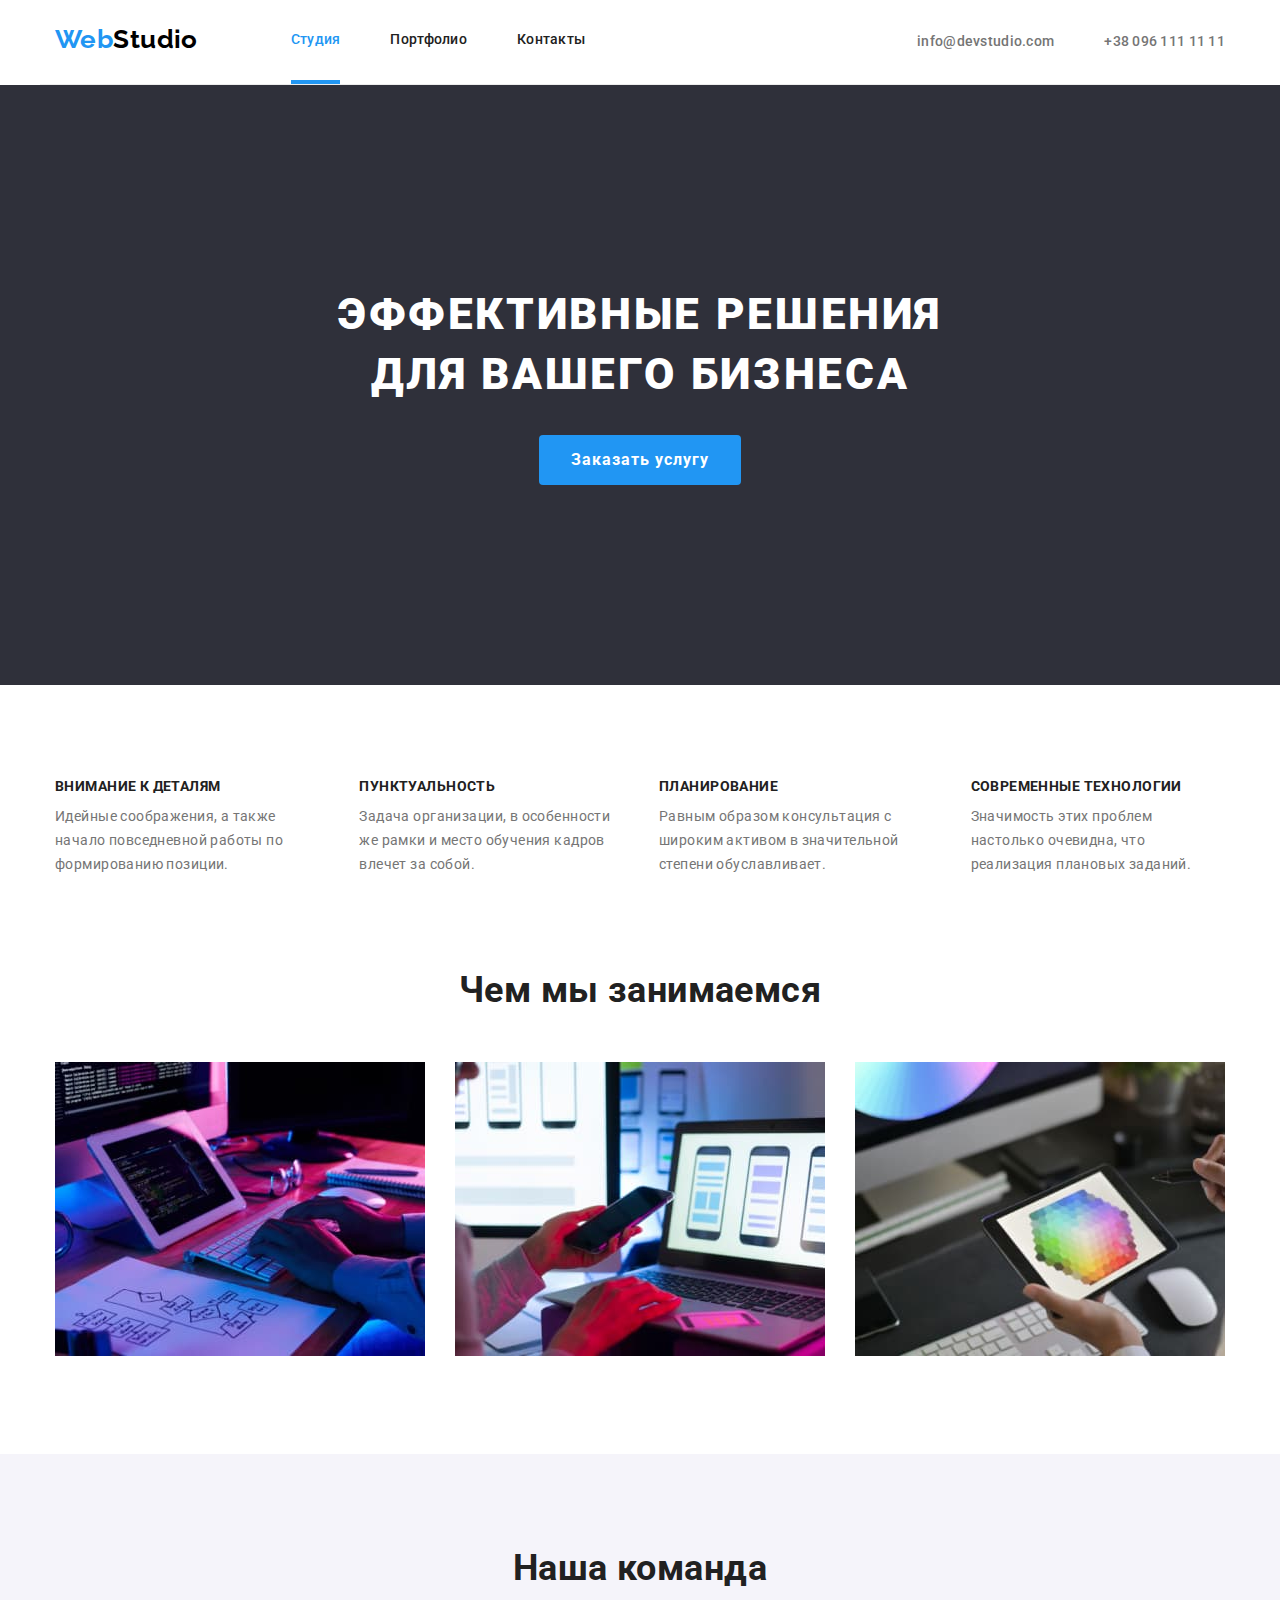
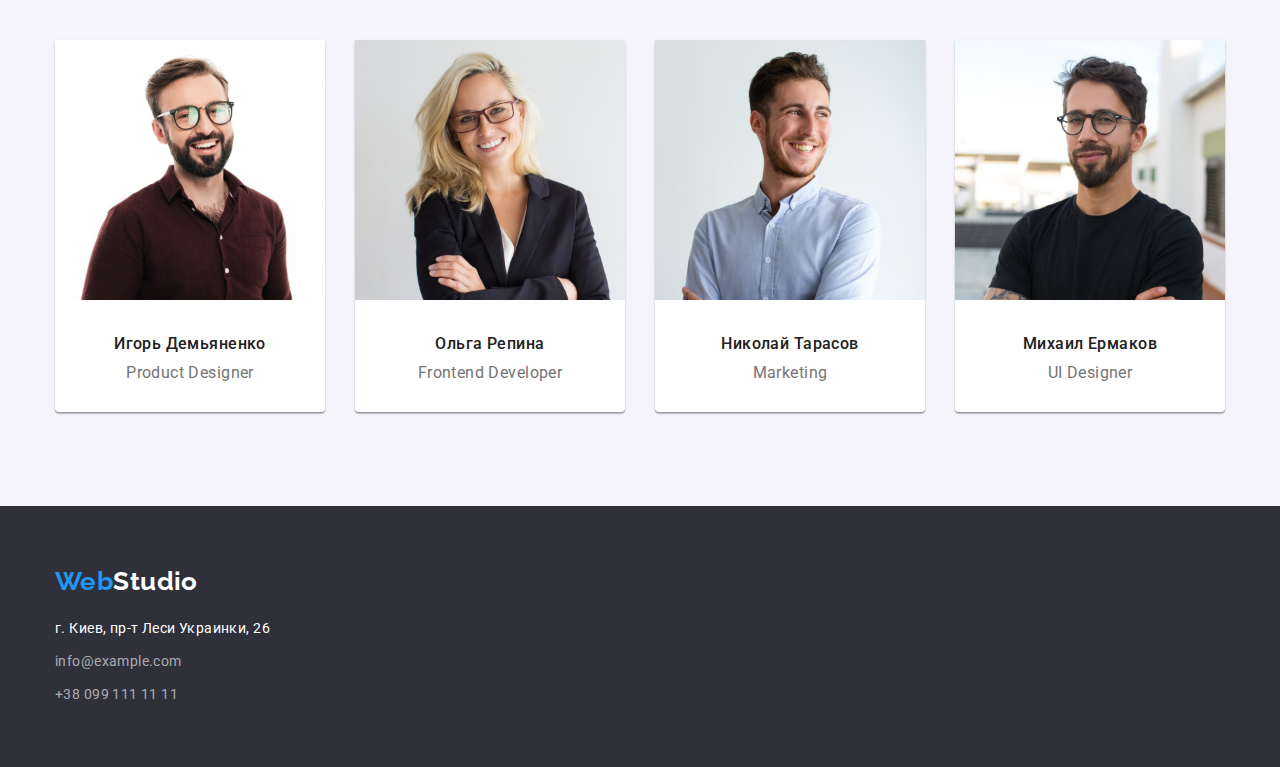
==== commit 8ff99112: "hw3 completed" ====
--- a/index.html
+++ b/index.html
@@ -4,7 +4,7 @@
         <meta charset="UTF-8" />
         <meta http-equiv="X-UA-Compatible" content="IE=edge" />
         <meta name="viewport" content="width=device-width, initial-scale=1.0" />
-        <title>Document</title>
+        <title>WebStudio</title>
         <link rel="preconnect" href="https://fonts.googleapis.com" />
         <link rel="preconnect" href="https://fonts.gstatic.com" crossorigin />
         <link
@@ -24,13 +24,16 @@
                     <a class="logo" href="./index.html">
                         <span class="blue-logo">Web</span>Studio</a
                     >
+
                     <ul class="site-nav list">
                         <li class="item">
-                            <a class="site-nav-link" href="./index.html">Студия</a>
-                        </li>
+                            <a class="site-nav-link activ" href="./index.html">Студия</a>
+                        </li>
+
                         <li class="item">
                             <a class="site-nav-link" href="./portfolio.html">Портфолио</a>
                         </li>
+
                         <li class="item">
                             <a class="site-nav-link" href="">Контакты</a>
                         </li>
@@ -42,6 +45,7 @@
                             >info@devstudio.com</a
                         >
                     </li>
+
                     <li class="item">
                         <a class="contacts-link" href="tel:+380961111111">+38 096 111 11 11</a>
                     </li>
@@ -50,15 +54,15 @@
         </header>
         <main>
             <!-- hero section -->
-            <div class="hero">
-                <div class="container hero-main">
+            <section class="hero">
+                <div class="container">
                     <h1 class="hero-title">Эффективные решения для вашего бизнеса</h1>
                     <button class="hero-button" type="button">Заказать услугу</button>
                 </div>
-            </div>
+            </section>
             <!-- Наши преимущества (скрыть заголовок в css!)-->
-            <section class="advantages">
-                <div class="container no-padding">
+            <section class="features">
+                <div class="container">
                     <h2 class="hidden-title">Наши преимущества</h2>
                     <ul class="advantages-list list">
                         <li class="item">
@@ -93,8 +97,8 @@
                 </div>
             </section>
             <!-- Чем мы занимаемся -->
-            <section>
-                <div class="container section">
+            <section class="section">
+                <div class="container">
                     <h2 class="section-title">Чем мы занимаемся</h2>
                     <ul class="products list">
                         <li class="item">
@@ -120,8 +124,8 @@
                 </div>
             </section>
             <!-- наша компуха -->
-            <section>
-                <div class="container section">
+            <section class="section back-color-section">
+                <div class="container">
                     <h2 class="section-title">Наша команда</h2>
                     <ul class="team list">
                         <li class="item">
@@ -131,8 +135,10 @@
                                 height="260"
                                 alt="Игорь Демьяненко"
                             />
-                            <h3 class="team-title">Игорь Демьяненко</h3>
-                            <p class="team-text" lang="en">Product Designer</p>
+                            <div class="team-card">
+                                <h3 class="team-title">Игорь Демьяненко</h3>
+                                <p class="team-text" lang="en">Product Designer</p>
+                            </div>
                         </li>
                         <li class="item">
                             <img
@@ -141,8 +147,10 @@
                                 height="260"
                                 alt="Ольга Репина"
                             />
-                            <h3 class="team-title">Ольга Репина</h3>
-                            <p class="team-text" lang="en">Frontend Developer</p>
+                            <div class="team-card">
+                                <h3 class="team-title">Ольга Репина</h3>
+                                <p class="team-text" lang="en">Frontend Developer</p>
+                            </div>
                         </li>
                         <li class="item">
                             <img
@@ -151,8 +159,10 @@
                                 height="260"
                                 alt="Николай Тарасов"
                             />
-                            <h3 class="team-title">Николай Тарасов</h3>
-                            <p class="team-text" lang="en">Marketing</p>
+                            <div class="team-card">
+                                <h3 class="team-title">Николай Тарасов</h3>
+                                <p class="team-text" lang="en">Marketing</p>
+                            </div>
                         </li>
                         <li class="item">
                             <img
@@ -161,8 +171,10 @@
                                 height="260"
                                 alt="Михаил Ермаков"
                             />
-                            <h3 class="team-title">Михаил Ермаков</h3>
-                            <p class="team-text" lang="en">UI Designer</p>
+                            <div class="team-card">
+                                <h3 class="team-title">Михаил Ермаков</h3>
+                                <p class="team-text" lang="en">UI Designer</p>
+                            </div>
                         </li>
                     </ul>
                 </div>
@@ -170,7 +182,7 @@
         </main>
         <!-- подвал -->
         <footer class="footer">
-            <div class="container footer-block">
+            <div class="container">
                 <a class="logo-footer" href="./index.html">
                     <span class="blue-logo">Web</span>Studio</a
                 >
--- a/css/style.css
+++ b/css/style.css
@@ -41,7 +41,6 @@
     padding-left: 15px;
     padding-right: 15px;
     margin: 0 auto;
-    outline: 2px solid rgb(41, 113, 219);
 }
 
 /* Header */
@@ -56,7 +55,6 @@
     color: var(--accent-text-color);
 }
 .logo {
-    display: flex;
     padding-top: 24px;
     padding-bottom: 25px;
 
@@ -94,9 +92,15 @@
     letter-spacing: 0.02em;
     text-decoration: none;
 }
+
 .site-nav-link:hover,
 .site-nav-link:focus {
     color: var(--accent-text-color);
+}
+
+.activ {
+    color: var(--accent-text-color);
+    border-bottom: 4px solid var(--accent-text-color);
 }
 
 /* Контакты */
@@ -121,21 +125,19 @@
     color: var(--accent-text-color);
 }
 
-/* Main */
-
-/* секция Hero */
+/* MAIN*/
+
+/* section HERO */
 
 .hero {
+    padding-top: 200px;
+    padding-bottom: 200px;
+    text-align: center;
     background-color: var(--background-color-hero);
 }
 
-.hero-main {
-    padding: 200px 252px;
-    text-align: center;
-}
-
 .hero-title {
-    margin-bottom: 30px;
+    margin: 0 auto 30px auto;
 
     color: var(--white-color);
     font-weight: 900;
@@ -143,6 +145,7 @@
     line-height: 1.36;
     text-transform: uppercase;
     letter-spacing: 0.06em;
+    max-width: 696px;
 }
 .hero-button {
     border-radius: 4px;
@@ -160,23 +163,27 @@
     cursor: pointer;
 }
 
-/* наши преимущества */
+/*  section FEATURES  */
 
 .section {
     padding-top: 94px;
     padding-bottom: 94px;
 }
-.no-padding {
+
+.features {
     padding-top: 94px;
 }
+
 /* типа "скрыл" логический заголовок */
 .hidden-title {
     position: absolute;
     visibility: hidden;
 }
+
 .advantages-list {
     display: flex;
 }
+
 .advantages-list .item:not(:last-child) {
     margin-right: 30px;
 }
@@ -189,11 +196,12 @@
     font-weight: 700;
     text-transform: uppercase;
 }
+
 .advantages-text {
     line-height: 1.71;
 }
 
-/* Чем мы занимаемся */
+/* Section Чем мы занимаемся */
 
 .section-title {
     color: var(--title-text-color);
@@ -210,8 +218,10 @@
     margin-right: 30px;
 }
 
-/* Наша компуха */
-
+/* ------------OUR TEAM--- */
+.back-color-section {
+    background-color: var(--filter-background);
+}
 .team {
     display: flex;
     text-align: center;
@@ -220,26 +230,40 @@
     margin-right: 30px;
 }
 
-.team .team-title {
-    color: var(--title-text-color);
-    font-weight: 500;
-    font-size: 16px;
-    line-height: 1.19;
-}
+.team .item {
+    background-color: var(--white-color);
+    box-shadow: 0px 1px 3px rgba(0, 0, 0, 0.12), 0px 1px 1px rgba(0, 0, 0, 0.14),
+        0px 2px 1px rgba(0, 0, 0, 0.2);
+    border-radius: 0px 0px 4px 4px;
+}
+
+.team-title,
 .team-text {
     font-size: 16px;
     line-height: 1.19;
 }
 
-/* Footer */
+.team-title {
+    margin-bottom: 10px;
+
+    color: var(--title-text-color);
+    font-weight: 500;
+}
+
+.team-card {
+    padding-top: 30px;
+    padding-bottom: 30px;
+}
+
+/*--------------------> FOOTER--- */
 
 .footer {
-    background-color: var(--background-color-hero);
-}
-.footer-block {
     padding-top: 60px;
     padding-bottom: 60px;
-}
+
+    background-color: var(--background-color-hero);
+}
+/* ---------->LOGO */
 .logo-footer {
     display: inline-block;
     margin-bottom: 20px;
@@ -247,46 +271,55 @@
     color: var(--white-color);
     text-decoration: none;
     font-family: 'Raleway';
-    font-style: normal;
     font-weight: 700;
     font-size: 26px;
     line-height: 1.19;
 }
+/* -------Address links */
+
+.white-link,
+.clear-link {
+    text-decoration: none;
+    font-style: normal;
+    line-height: 1.71;
+}
 
 .white-link {
-    text-decoration: none;
-    color: var(--white-color);
-    font-style: normal;
-}
+    color: var(--white-color);
+}
+
 .white-link:hover,
 .white-link:focus {
     color: var(--accent-text-color);
 }
+/* transparent links */
 .clear-link {
-    text-decoration: none;
     color: var(--footer-text-color);
-    font-style: normal;
-    line-height: 1.71;
-}
+}
+
 .clear-link:hover,
 .clear-link:focus {
     color: var(--accent-text-color);
 }
+
 .address-list .item {
     display: block;
 }
+
 .address-list .item:not(:last-child) {
     margin-bottom: 9px;
 }
 
-/* part2 PORTFOLIO */
-
-/* Кнопки */
+/* ----------------PAGE 2 PORTFOLIO--------------- */
+
+/* >>>>>>>>BUTTONS<<<<<<*/
+
 .filters {
     display: flex;
     justify-content: center;
     margin-bottom: 50px;
 }
+
 .filters .item:not(:last-child) {
     margin-right: 8px;
 }
@@ -305,24 +338,48 @@
     cursor: pointer;
     font-family: 'Roboto';
 }
+
 .filter-button:hover,
 .filter-button:focus {
     color: var(--white-color);
     background-color: var(--accent-text-color);
 }
 
-/* Проекты */
-.projects {
+/* PROJECTS */
+
+.card-set {
     display: flex;
     flex-wrap: wrap;
-}
+    margin-top: -30px;
+    margin-left: -30px;
+}
+
+.card-set .item {
+    margin-top: 30px;
+    margin-left: 30px;
+    flex-basis: calc(100% / 3 - 30px);
+}
+
+.card-set img {
+    display: block;
+    max-width: 100%;
+}
+.project-card {
+    padding: 20px 24px;
+    border: 1px solid #eeeeee;
+    border-top: 0;
+}
+
 .project-title {
+    margin-bottom: 4px;
+
     color: var(--title-text-color);
     font-weight: 700;
     font-size: 18px;
     line-height: 2;
     letter-spacing: 0.06em;
 }
+
 .project-text {
     font-size: 16px;
     line-height: 1.88;
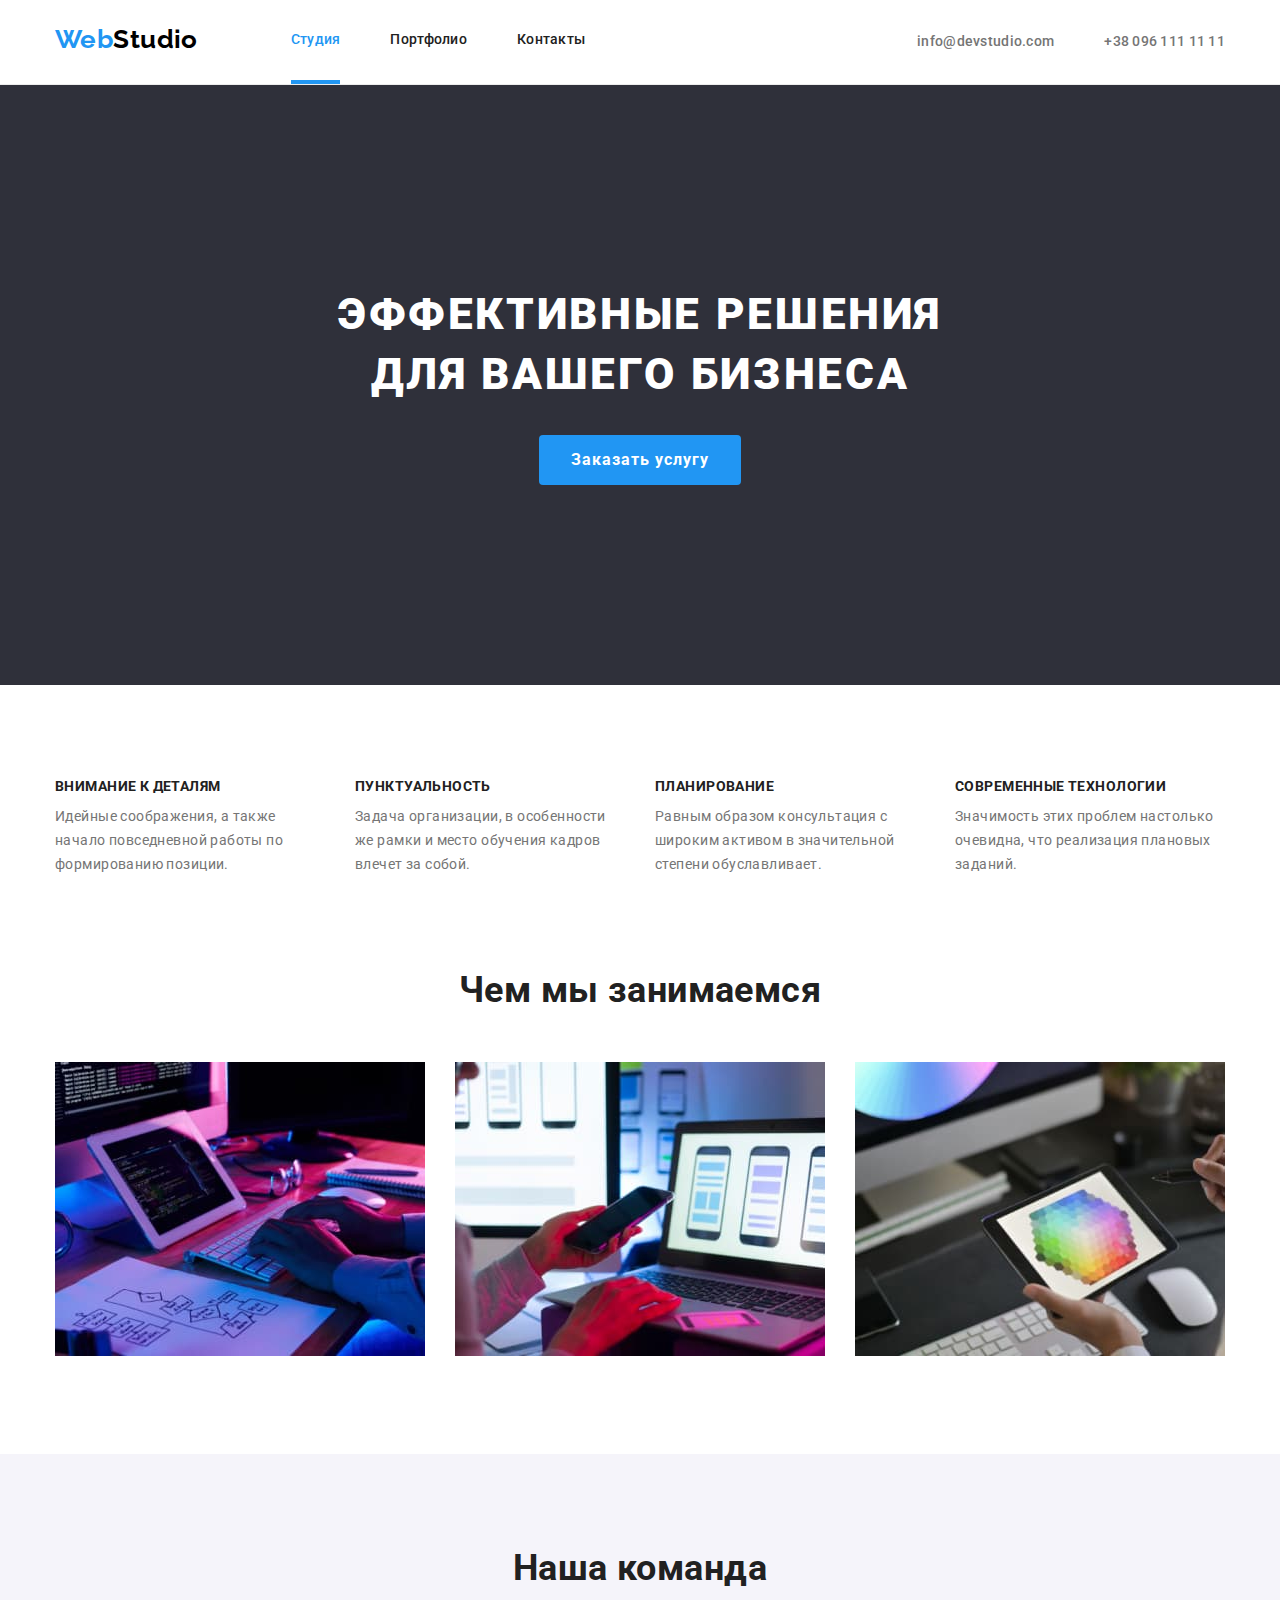
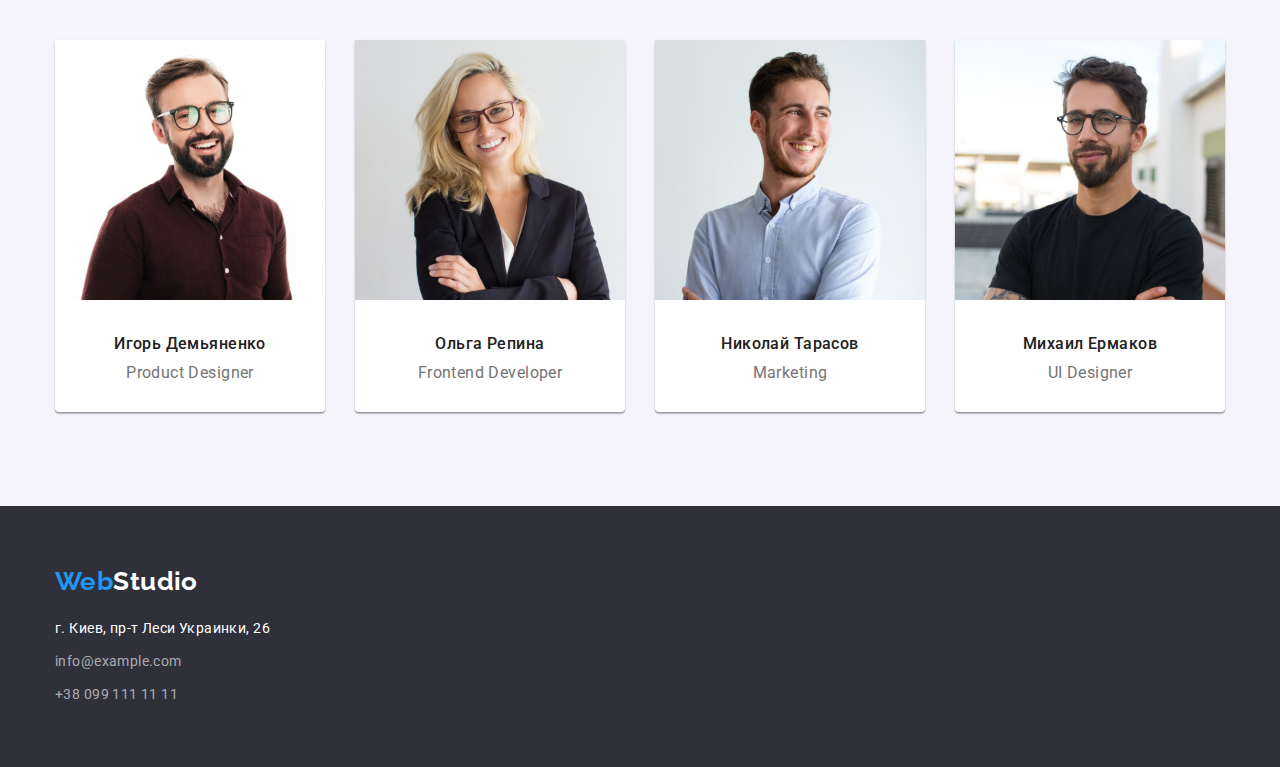
==== commit a97ef365: "add full screen border-bottom" ====
--- a/index.html
+++ b/index.html
@@ -18,8 +18,8 @@
         <link rel="stylesheet" href="./css/style.css" />
     </head>
     <body>
-        <header>
-            <div class="container header">
+        <header class="header">
+            <div class="container header-content">
                 <nav class="navigation">
                     <a class="logo" href="./index.html">
                         <span class="blue-logo">Web</span>Studio</a
--- a/css/style.css
+++ b/css/style.css
@@ -45,10 +45,14 @@
 
 /* Header */
 .header {
+    border-bottom: 1px solid var(--header-line);
+}
+
+.header-content {
     display: flex;
     align-items: center;
-    border-bottom: 1px solid var(--header-line);
-}
+}
+
 /* Лого  */
 
 .blue-logo {
@@ -182,6 +186,10 @@
 
 .advantages-list {
     display: flex;
+}
+
+.advantages-list .item {
+    width: 270px;
 }
 
 .advantages-list .item:not(:last-child) {
